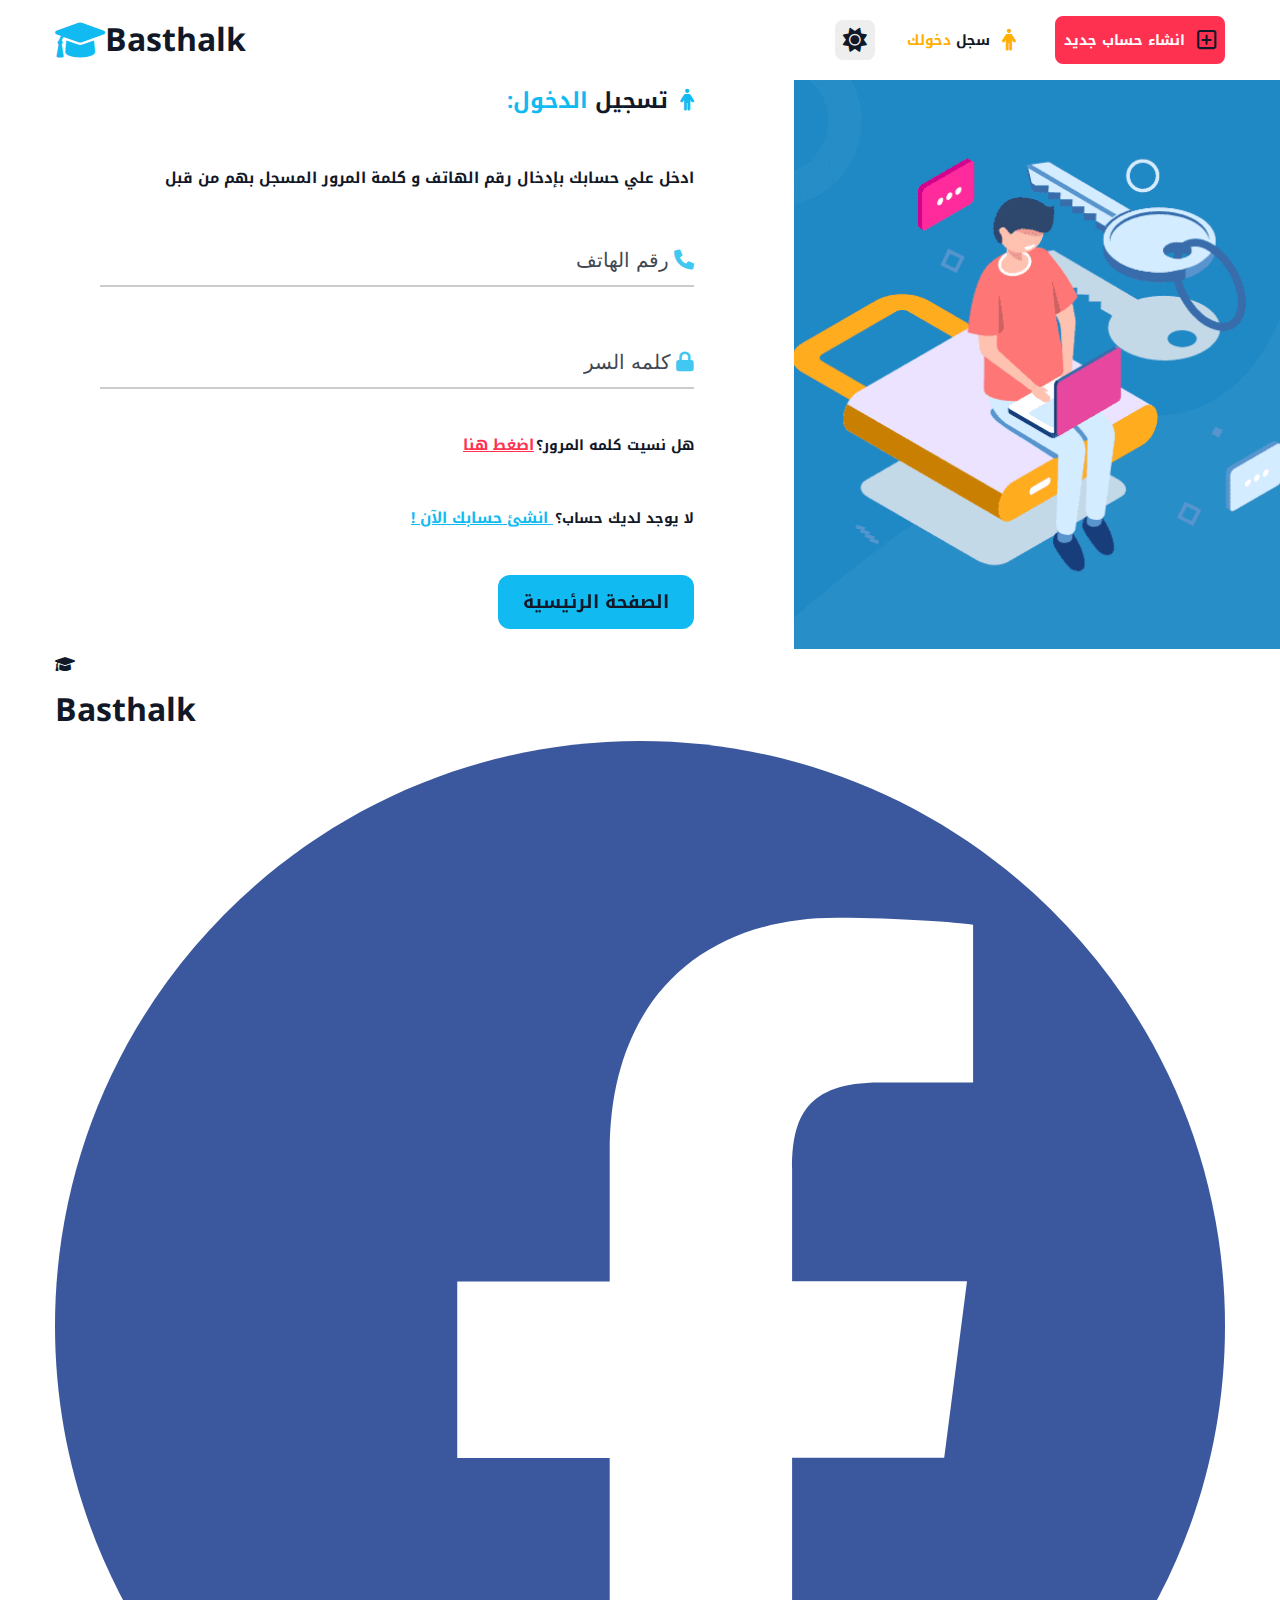
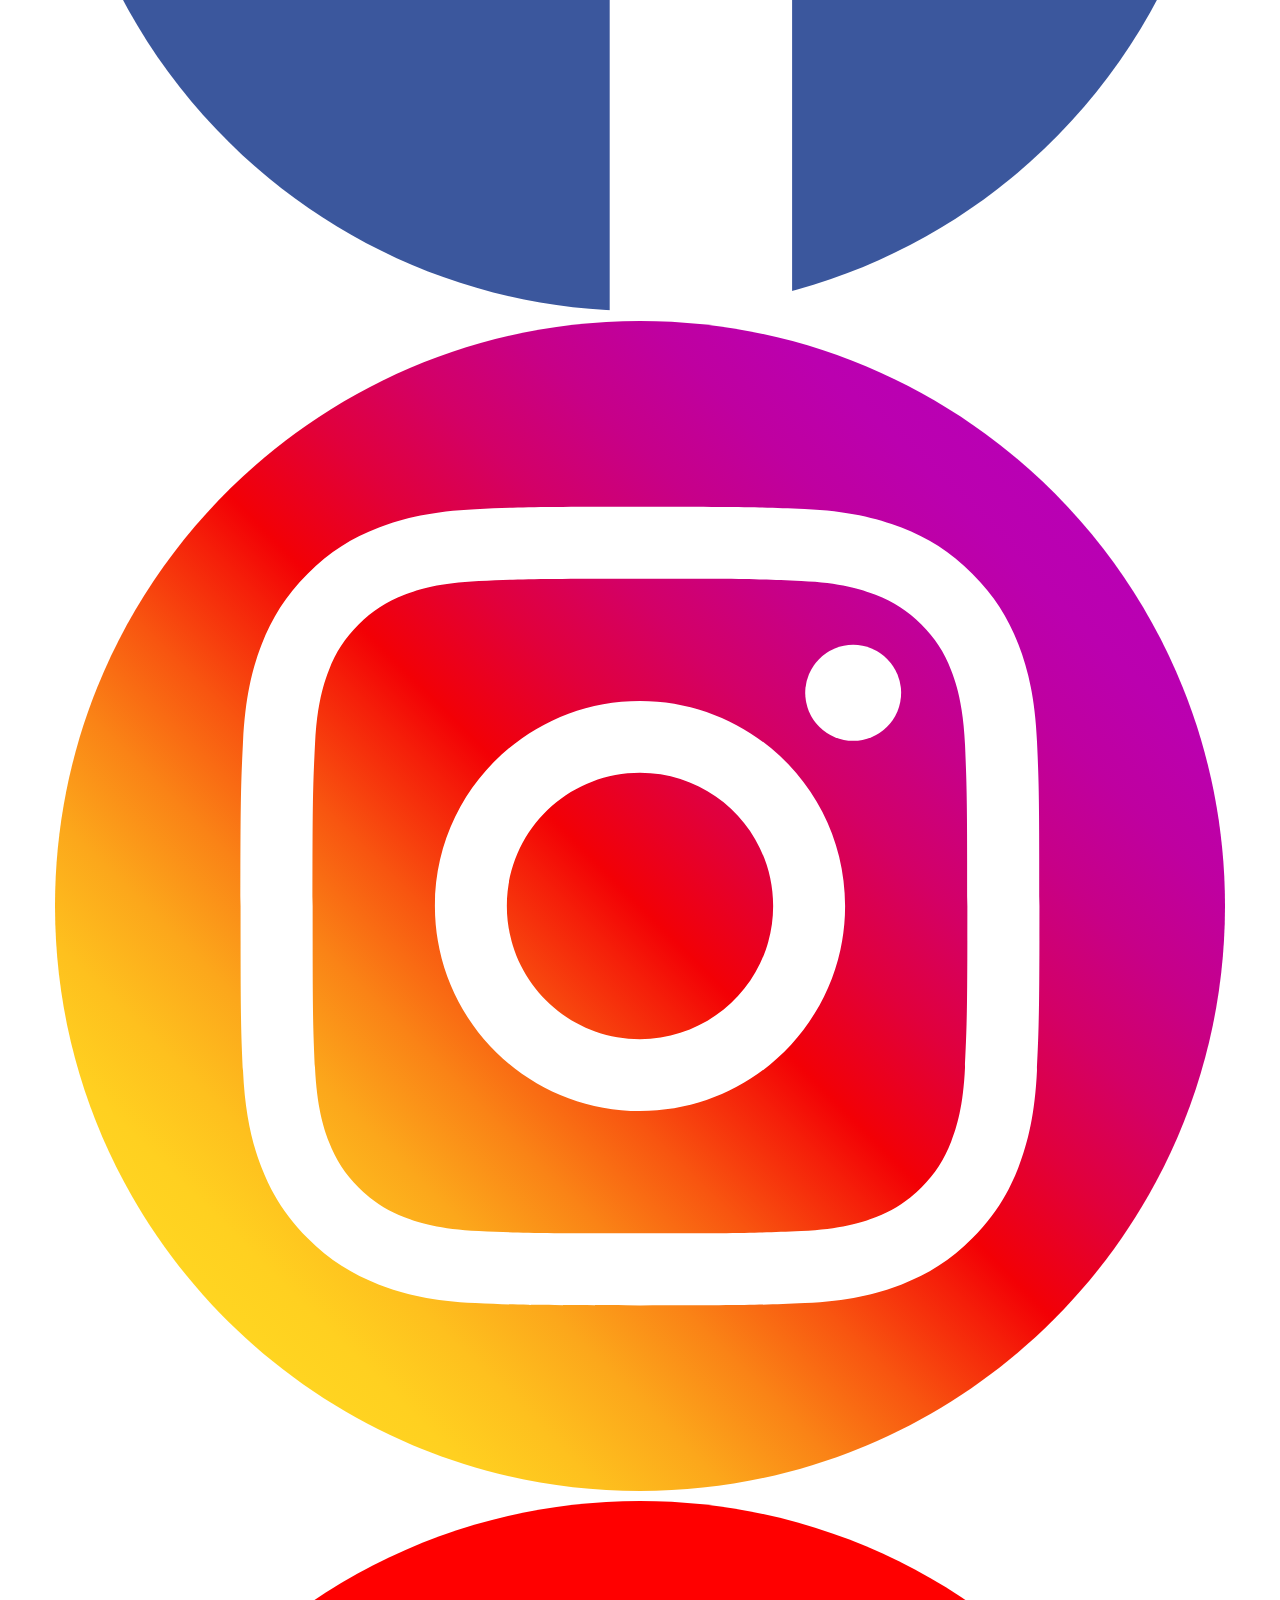
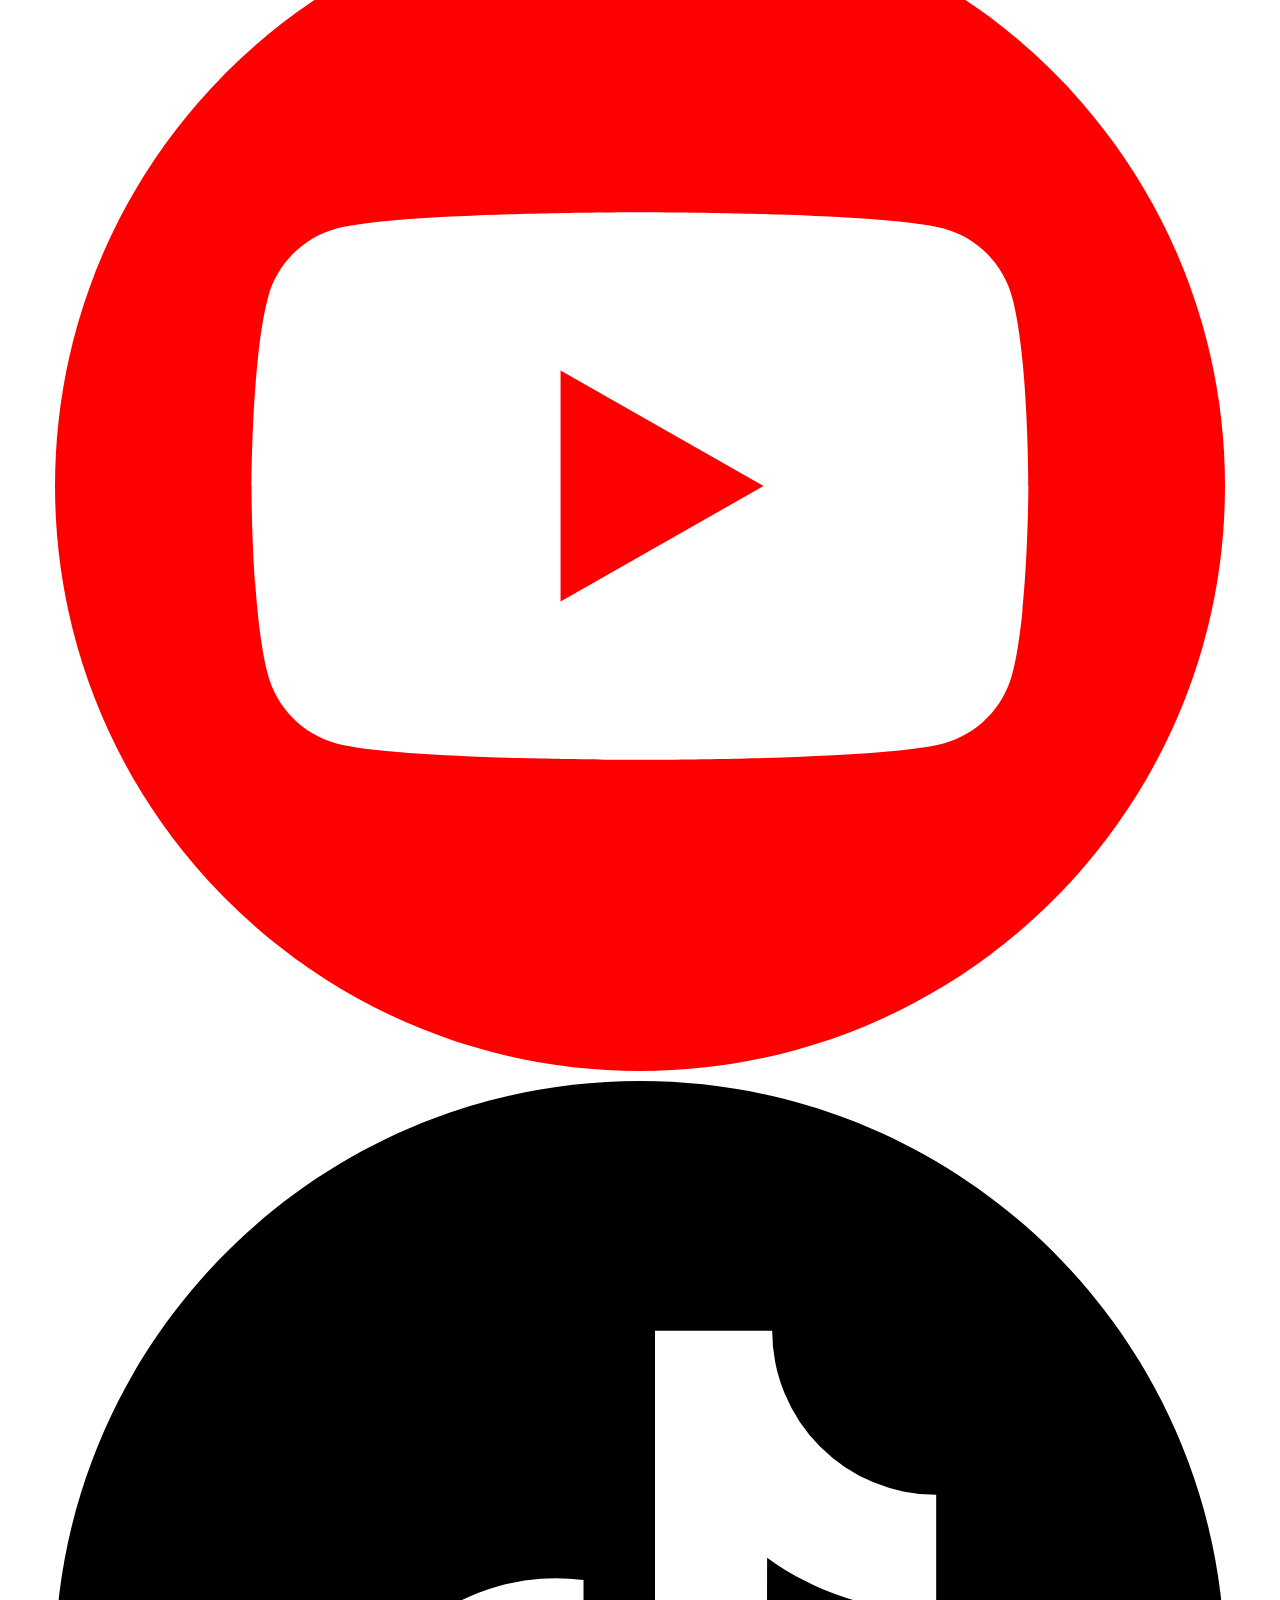
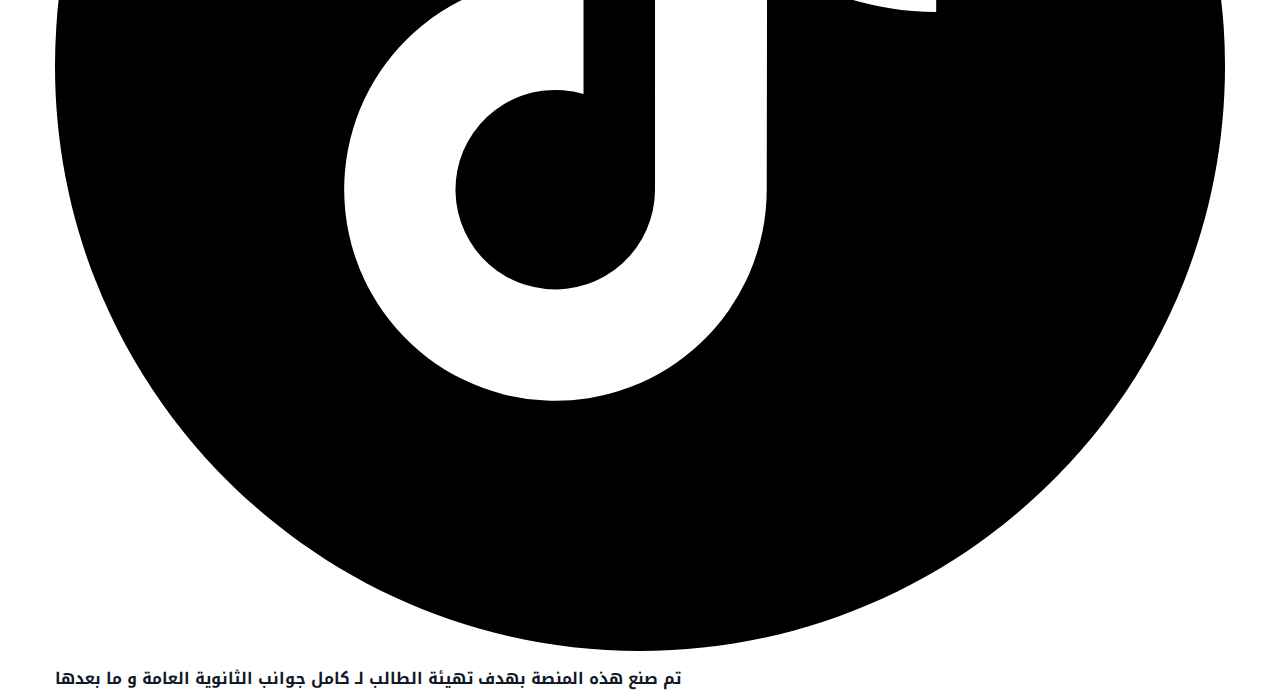
==== sign-in.html @ b861a2e4 "Update sign-in.html" ====
<!DOCTYPE html>
<html lang="en">
  <head>
    <meta charset="UTF-8" />
    <meta name="viewport" content="width=device-width, initial-scale=1.0" />
    <meta http-equiv="Cache-Control" content="max-age=31536000, immutable" />
    
    <!-- Preconnect to Google Fonts -->
    <link rel="preconnect" href="https://fonts.googleapis.com" />
    <link rel="preconnect" href="https://fonts.gstatic.com" crossorigin />
    
    <!-- Preload Critical Fonts -->
    <link
      rel="preload"
      href="https://fonts.googleapis.com/css2?family=Arima:wght@100..700&family=Noto+Kufi+Arabic:wght@100..900&family=Viga&display=swap"
      as="style"
      onload="this.rel='stylesheet'"
    />
    
    <!-- Favicon -->
    <link
      rel="icon"
      href="assets/img/Basthalk_icon_tiny_image (1).webp"
      type="image/webp"
    />
    
    <!-- Preload Main CSS -->
    <link rel="preload" href="assets/css/all.min.css" as="style" />
    <link rel="stylesheet" href="assets/css/all.min.css" />
    <link rel="stylesheet" href="assets/css/header.css" />
    <link rel="stylesheet" href="assets/css/style.css" />
    
    <!-- Lazy Load Sign-In CSS -->
    <link rel="stylesheet" href="assets/css/sign-in-up.css" media="print" onload="this.media='all'" />
    
    <!-- Preload LCP Element (e.g., Hero Image or Logo) -->
    <link rel="preload" href="assets/img/hero-banner.webp" as="image" />

    <title>Basthalk - Sign In</title>
  </head>

  <body>
    <!-- Start Header -->
    <header>
      <div class="scroll-progress" id="scroll-progress"></div>
      <div class="container" id="nasv-container">
        <a href="index.html">
          <div class="navbar-logo">
            <i class="fa-solid fa-graduation-cap"></i>
            <h1 class="hidden">Basthalk</h1>
          </div>
        </a>

        <section class="Section__right">
          <div id="toggle-btn" class="fas fa-sun theme-switch__checkbox"></div>
          <div id="user-btn" class="fas fa-user user-btn">
            <div class="sign-form">
              <a href="sign-in.html">
                <button href="#" class="sign-in-active">
                  <span>سجل <span class="">دخولك</span></span>
                  <i class="fa-solid fa-person"></i>
                </button>
              </a>
              <a href="sign-up.html">
                <button class="sign-up-active">
                  <span>انشاء حساب جديد</span>
                  <i class="fa-regular fa-square-plus"></i>
                </button>
              </a>
            </div>
          </div>
          <div class="navbar__signin">
            <a href="sign-in.html">
              <button href="#" class="navbar__signin-btn">
                <span
                  >سجل
                  <span class="navbar__signin-btn-colored">دخولك</span></span
                >
                <i class="fa-solid fa-person"></i>
              </button>
            </a>
            <a href="sign-up.html">
              <button class="navbar__signup-btn">
                <span>انشاء حساب جديد</span>
                <i class="fa-regular fa-square-plus"></i>
              </button>
            </a>
          </div>
        </section>
      </div>
    </header>
    <main>
      <div class="main-container">
        <div class="Sign-Left">
          <h2 class="title">
            <i class="fa-solid fa-person"></i> تسجيل <span>الدخول:</span>
          </h2>
          <p>
            ادخل علي حسابك بإدخال رقم الهاتف و كلمة المرور المسجل بهم من قبل
          </p>
          <form action="/submit-form" method="POST">
            <div class="input-container">
              <div class="inputs-form phone-number">
                <input type="text" id="phone" name="phone" required />
                <div class="input-details">
                  <i class="fa-solid fa-phone"></i>
                  <label for="phone">رقم الهاتف</label>
                </div>
              </div>
              <div class="inputs-form phone-number">
                <input
                  class="inputPassword"
                  type="password"
                  id="password-sign-in"
                  name="password-sign-in"
                  required
                />
                <i
                  class="fa-solid fa-eye-slash password-icon"
                  id="password_hidden"
                ></i>
                <div class="input-details">
                  <i class="fa-solid fa-lock"></i>
                  <label for="password">كلمه السر</label>
                </div>
              </div>
            </div>
          </form>
          <p class="password-forget">
            هل نسيت كلمه المرور؟<a href="#">اضغط هنا</a>
          </p>
          <p class="password-account">
            لا يوجد لديك حساب؟<a href="sign-up.html"> انشئ حسابك الآن !</a>
          </p>
          <a href="index.html">
            <button class="Landing-btn-book return">الصفحة الرئيسية</button>
          </a>
        </div>
        <section>
          <div class="Sign-Right"></div>
        </section>
      </div>
    </main>
    <footer>
      <div class="container">
        <div class="footer-logo">
          <i class="fa-solid fa-graduation-cap"></i>
          <h1 class="">Basthalk</h1>
        </div>
        <div class="links-social">
          <a
            href="https://www.facebook.com/"
            target="_blank"
            aria-label="فيسبوك"
          >
            <img
              src="assets/img/3225194_app_facebook_logo_media_popular_icon.svg"
              alt="فيسبوك"
              loading="lazy"
            />
          </a>
          <a
            href="https://www.instagram.com/"
            target="_blank"
            aria-label="انستجرام"
          >
            <img
              src="assets/img/3225191_app_instagram_logo_media_popular_icon.svg"
              alt="انستجرام"
              loading="lazy"
            />
          </a>
          <a
            href="https://www.youtube.com/"
            target="_blank"
            aria-label="يوتيوب"
          >
            <img
              src="assets/img/3225180_app_logo_media_popular_social_icon.svg"
              alt="يوتيوب"
              loading="lazy"
            />
          </a>
          <a
            href="https://www.tiktok.com/ar/"
            target="_blank"
            aria-label="تيك توك"
          >
            <img
              src="assets/img/7693325_tiktok_social media_logo_apps_icon.svg"
              alt="تيك توك"
              loading="lazy"
            />
          </a>
        </div>
        <p>
          تم صنع هذه المنصة بهدف تهيئة الطالب لـ كامل جوانب الثانوية العامة و ما
          بعدها
        </p>
      </div>
    </footer>
    <script src="assets/js/script.js" defer></script>
    <script src="assets/js/sign-in-up.js" defer></script>
  </body>
</html>
---- assets/css/header.css ----
/* Header styling */
header {
  width: 100%;
  height: 80px;
  position: sticky;
  top: 0;
  background-color: var(--body-color);
  z-index: 3000;
  border-bottom: 3px solid transparent;
  transition: var(--main-transition), border-bottom 0.3s ease-in-out;
}
.removeBorder {
  border-bottom: 3px solid #f8e2b1;
}
header .sign-form {
  display: flex;
  flex-direction: column;
  position: absolute;
  top: calc(100% + 20px);
  width: 270px;
  right: 0px;
  gap: 10px;
  border-radius: 0.5rem;
  padding: 1rem;
  background-color: var(--body-color);
  transform: scale(0);
  transform-origin: top right;
  transition: transform 0.3s ease-in-out;
  z-index: 2000;
  box-shadow: -5px -5px 8px rgba(8, 12, 20, 0.25),
    5px 5px 8px rgba(70, 81, 101, 0.25);
}
.sign-in-active,
.sign-up-active {
  display: flex;
  justify-content: flex-end;
  align-items: center;
  font-size: 15px;
  padding: 5px;
  width: 100%;
  color: var(--tags-color);
  border-radius: 0.5rem;
  transition: var(--main-transition), var(--secoundery-transition);
}
.sign-in-active span,
.sign-up-active span {
  color: white;
}
.sign-in-active:hover,
.sign-up-active:hover {
  background-color: transparent;
}
.sign-in-active:active,
.sign-up-active:active {
  background-color: transparent;
}
.sign-in-active:hover i,
.sign-in-active:hover span {
  color: var(--secoundery-color);
}
.sign-up-active:hover i,
.sign-up-active:hover span {
  color: var(--danger--color);
}
.sign-in-active:active i,
.sign-in-active:active span {
  color: var(--secoundery-color);
}
.sign-up-active:active i,
.sign-up-active:active span {
  color: var(--danger--color);
}

.sign-in-active {
  border: 2px solid var(--secoundery-color);
  background-color: var(--secoundery-color);
}
.sign-up-active {
  border: 2px solid var(--danger--color);
  background-color: var(--danger--color);
}
.sign-in-active i,
.sign-up-active i {
  display: flex;
  align-items: center;
  font-size: 22px;
  margin-left: 0.75rem;
}
header .sign-form.active {
  transform: scale(1);
}
/* Styling for the scroll progress bar */
.scroll-progress {
  z-index: 1500;
  width: 0;
  background-color: var(--secoundery-color);
  height: 3px;
  position: absolute;
  bottom: -3px;
  left: 0;
  transition: width 0.1s ease-in-out;
}

header .container {
  height: 80px;
  display: flex;
  justify-content: space-between;
  align-items: center;
}

/* Left section in the layout */
.Section__right {
  height: 2.5rem;
  display: flex;
  justify-content: center;
  align-items: center;
}
.Section__right #toggle-btn,
.Section__right #user-btn {
  display: flex;
  justify-content: center;
  align-items: center;
  font-size: 1.5rem;
  color: var(--tags-color);
  background-color: var(--light-bg);
  border-radius: 0.5rem;
  height: 2.5rem;
  width: 2.5rem;
  cursor: pointer;
  text-align: center;
}
.Section__right #toggle-btn {
  margin-right: 1rem;
}
.Section__right #user-btn {
  display: none;
}
/* Navbar section */
.navbar-logo {
  cursor: pointer;
  display: flex;
  justify-content: center;
  align-items: center;
}
.navbar-logo i {
  color: var(--primary-color);
  font-size: 40px;
}

.navbar__signin {
  height: 3rem;
  display: flex;
  gap: 1.5rem;
  align-items: center;
  justify-content: center;
}

/* Sign-in button styling */
.navbar__signin-btn,
.navbar__signup-btn {
  position: relative;
  display: flex;
  justify-content: center;
  align-items: center;
  height: 100%;
  color: var(--tags-color);
  border-radius: 0.5rem;
  transition: var(--main-transition), var(--secoundery-transition),
    box-shadow 0.3s ease-in-out, transform 0.3s ease-in-out,
    border 0.3s ease-in-out;
  z-index: 1000;
}
.navbar__signin-btn:hover {
  transform: scale(1.02);
  box-shadow: rgba(50, 50, 93, 0.25) 0px 6px 12px -2px,
    rgba(0, 0, 0, 0.3) 0px 3px 7px -3px;
}
.navbar__signin-btn:active {
  transform: scale(1.02);
  box-shadow: rgba(50, 50, 93, 0.25) 0px 6px 12px -2px,
    rgba(0, 0, 0, 0.3) 0px 3px 7px -3px;
}
.navbar__signin-btn span,
.navbar__signup-btn span {
  font-size: 14px;
}
.navbar__signup-btn span {
  color: white;
  transition: var(--secoundery-transition);
}
.navbar__signup-btn:hover span {
  color: var(--danger--color);
}
.navbar__signup-btn:active span {
  color: var(--danger--color);
}
.navbar__signin-btn {
  border: 2px solid transparent;
  height: 2.5rem;
  width: 140px;
  background-color: transparent;
}
.active-btn:hover {
  border: 2px solid var(--secoundery-color);
}
.active-btn:active {
  border: 2px solid var(--secoundery-color);
}
.navbar__signin-btn-colored {
  color: var(--secoundery-color);
}
.navbar__signup-btn {
  height: 3rem;
  border: 2px solid var(--danger--color);
  width: 170px;
  background-color: var(--danger--color);
}

/* Icon transition for sign-in button */
.navbar__signin-btn i,
.navbar__signup-btn i {
  height: 3.5rem;
  display: flex;
  align-items: center;
  font-size: 22px;
  margin-left: 0.75rem;
}
.navbar__signin-btn i {
  color: var(--secoundery-color);
}
.navbar__signup-btn i {
  color: #111827;
  transition: var(--secoundery-transition);
}

.navbar__signup-btn:hover {
  background-color: transparent;
  color: var(--danger--color);
}
.navbar__signup-btn:hover i {
  color: var(--danger--color);
}

.navbar__signup-btn:active {
  background-color: transparent;
  color: var(--danger--color);
}
.navbar__signup-btn:active i {
  color: var(--danger--color);
}
@media (max-width: 768px) {
  header .container {
    gap: 0;
  }
  .container {
    padding-left: 10px !important;
    padding-right: 10px !important;
  }

  .navbar-logo {
    gap: 5px;
  }

  .hidden {
    display: none;
  }
  .navbar__signin {
    gap: 0;
  }
  .Section__right #toggle-btn {
    margin-right: 0.5rem;
  }
}

/* LANDING SECTION */

.Landing-page .container {
  display: flex;
  justify-content: space-between;
  align-items: center;
}
.Landing-page_right {
  width: 45%;
  position: relative;
  z-index: 6;
  height: 100%;
  flex-direction: column;
  display: flex;
  justify-content: center;
  align-items: end;
  text-align: right;
  font-weight: bold;
}
.Landing-page_right h2 {
  font-size: 4rem;
  font-weight: 700;
  letter-spacing: -2px;
}
.line-between {
  width: 250px;
  margin: 20px 0;
  background-color: var(--primary-color);
  height: 4px;
}
.Landing-page_right h2 span {
  color: var(--primary-color);
}
.Landing-page_right p {
  opacity: 1;
  line-height: 1.7;
  max-width: 500px;
  font-size: 1.25rem;
}

.Landing-page_left {
  width: 55%;
}
.Landing-page_left img {
  width: 100%;
  object-fit: cover;
  max-width: 100%;
}
.Landing-page_right .Landing-btns {
  display: flex;
  align-items: center;
  gap: 0.5rem;
  margin-top: 1rem;
}
.Landing-page .Landing-btns button {
  border: none;
  font-size: 1.125rem;
  padding: 10px 25px;
  border-radius: 0.75rem;
  cursor: pointer;
}
.Landing-page .Landing-btns .Landing-btn-book {
  border: 2px solid var(--primary-color);
  background-color: var(--primary-color);
  color: #111827;
  transform: perspective(1px) translateZ(0);
  transition-duration: 0.3s;
  transition-property: transform;
}
.Landing-page .Landing-btns .Landing-btn-book:hover {
  transform: scale(1.15);
}
.Landing-page .Landing-btns .Landing-btn-book:active {
  transform: scale(1.15);
}
.Landing-page .Landing-btns .Landing-btn-book span {
  color: white;
}

.Landing-page .Landing-btns .Landing-btn-enroll {
  border: 2px solid var(--danger--color);
  background-color: var(--danger--color);
  transition: var(--main-transition), var(--secoundery-transition);
  color: white;
}
.Landing-page .Landing-btns .Landing-btn-enroll:hover {
  background-color: transparent;
  color: var(--danger--color);
}
.Landing-page .Landing-btns .Landing-btn-enroll:active {
  background-color: transparent;
  color: var(--danger--color);
}
.Landing-btns .line-btween {
  height: 2px;
  margin: 10px;
  width: 50px;
  background-color: var(--tags-color);
  transition: var(--main-transition);
}
@media (max-width: 1222px) {
  .Landing-page {
    height: auto;
  }
   .Landing-page .container {
    padding: 50px 0 0;
  }
  .Landing-page_right h2 {
    font-size: 3.25rem;
  }
  .Landing-page_right p {
    font-size: 1.125rem;
  }
  .Landing-page .Landing-btns button {
    font-size: 0.875rem;
    padding: 8px 20px;
  }
}
@media (max-width: 992px) {
  .Landing-page {
    height: auto;
  }
  .Landing-page .container {
    padding-top: var(--section-inner-space);
  }
  .Landing-page_left {
    width: 100%;
  }

  .Landing-page_right {
    width: 100%;
  }
  .Landing-page_right {
    align-items: center;
    text-align: center;
    gap: 20px;
  }
  .Landing-page .container {
    padding-top: 50px;
    gap: 50px;
    flex-direction: column-reverse;
  }
  .Landing-page_right .Landing-btns {
    width: 100%;
    flex-direction: column;
  }
}

@media (max-width: 768px) {
  .Landing-page_right h2 {
    font-size: 3.5rem;
  }
  .Landing-page_right p {
    font-size: 1rem;
  }
  .Landing-page .Landing-btns button {
    font-size: 1.125rem;
    padding: 10px 25px;
  }

  .navbar__signin-btn,
  .navbar__signup-btn {
    display: none;
  }
  .Section__right #user-btn {
    display: flex;
    position: relative;
  }
}

@media (max-width: 576px) {
  .Landing-page {
    height: calc(100vh - 130px);
  }
  .Landing-page_right {
    justify-content: flex-start;
  }
  .Landing-page_right h2 {
    font-size: clamp(1rem, 11.5vw, 3rem);
    max-width: 100%;
  }
  .Landing-page .container {
    gap: 0px;
    padding: 50px 0 0;
  }
  .Landing-page_left {
    display: none;
  }
}
---- assets/css/style.css ----
/* Global Styles */
* {
  box-sizing: border-box;
  padding: 0;
  margin: 0;
  text-decoration: none;
  list-style: none;
  -webkit-tap-highlight-color: transparent;
  outline: none;
}
@font-face {
  font-family: "Noto Kufi Arabic";
  src: url("path-to-your-font.woff2") format("woff2");
  font-display: swap;
}
html {
  visibility: hidden;
  scroll-behavior: smooth;
}

html.darkmode,
html:not(.darkmode) {
  visibility: visible;
}

body {
  -webkit-font-smoothing: antialiased;
  -moz-osx-font-smoothing: grayscale;
  background-color: var(--body-color);
  overflow-x: hidden;
  transition: var(--main-transition);
  font-family: "Noto Kufi Arabic", sans-serif;
  font-weight: bold;
}

a,
i,
p,
h1,
h2,
h3 {
  color: var(--tags-color);
  transition: var(--secoundery-transition);
}

p {
  line-height: 2.2;
  opacity: 0.8;
}

button {
  font-family: "Noto Kufi Arabic", sans-serif;
  font-weight: bold;
  cursor: pointer;
  outline: none;
}

input:-webkit-autofill,
input:-webkit-autofill:active,
input:-webkit-autofill:focus,
input:-webkit-autofill:hover {
  -webkit-box-shadow: inset 0 0 0 30px var(--input-selection-background) !important;
  -webkit-text-fill-color: var(--tags-color) !important;
  border: none;
}

/* Root Variables */
:root {
  --light-bg: #eee;
  --section-outer-space: 100px;
  --section-inner-space: 100px;
  --body-color: #fff;
  --primary-color: rgb(17 186 240);
  --section-color: white;
  --input-selection-background: rgb(232, 240, 254);
  --tags-color: #111827;
  --boxSizing-color: inset 6px 6px 10px 0 rgba(0, 0, 0, 0.1),
    inset -6px -6px 10px 0 rgba(217, 217, 217, 0.6);
  --danger--color: #ff3150;
  --secoundery-color: #ffb003;
  --third-color: #39b385;
  --main-transition: background-color 0.3s ease-in-out;
  --secoundery-transition: color 0.3s ease-in-out;
}

.darkmode {
  --input-selection-background: rgba(23, 26, 32, 0.8);
  --light-bg: #101724;
  --tags-color: white;
  --body-color: #080c14;
  --boxSizing-color: inset 0 0 10px rgba(0, 0, 0, 0.5);
}

/* Container */
.container {
  padding: 0 15px;
  margin-left: auto;
  margin-right: auto;
}

@media (min-width: 768px) {
  .container {
    width: 750px;
  }
}

@media (min-width: 992px) {
  .container {
    width: 970px;
  }
}

@media (min-width: 1222px) {
  .container {
    width: 1200px;
  }
}

/* Section Title */
.Section-title {
  display: flex;
  justify-content: center;
  transition: var(--main-transition);
  margin: var(--section-outer-space) auto;
  width: 100%;
}

.Section-title h1 {
  position: relative;
  text-align: center;
  padding: 10px 0;
  font-size: 45px;
}

.Section-title h1::before {
  content: "";
  position: absolute;
  height: 3px;
  background-color: var(--primary-color);
  width: 50%;
  bottom: 0;
  left: 50%;
  transform: translateX(-50%);
}

.Section-title span {
  color: var(--primary-color);
}

.section-line {
  width: 400px;
}

@media (max-width: 476px) {
  .Section-title {
    margin: 50px 0;
  }

  .Section-title h1 {
    font-size: 30px;
  }

  .section-line {
    width: 250px;
  }
}
---- assets/css/sign-in-up.css ----
.main-container {
  display: flex;
  justify-content: space-between;
  width: 100%;
  height: 100%;
}

p {
  opacity: 1 !important;
}

.main-container section {
  position: relative;
  width: 45%;
  overflow: hidden;
}

.Sign-Right {
  position: absolute;
  object-fit: cover;
  background-image: url("../img/vectorLogin.png");
  background-size: cover;
  background-position: center;
  height: 100%;
  width: 100%;
  right: 0;
  top: 0;
  z-index: -1;
}

.Sign-Left {
  direction: rtl;
  width: 55%;
  margin: 0 var(--section-outer-space);
}

.Sign-Left .title {
  margin-bottom: 30px;
  font-size: 22px;
}

.Sign-Left p {
  font-size: 15px;
  margin: 40px 0px;
}

.Sign-Left .title i {
  margin-left: 5px;
  color: var(--primary-color);
}

.Sign-Left .title span {
  color: var(--primary-color);
}

.Sign-Left .password-forget,
.Sign-Left .password-account {
  font-size: 14px;
}

.Sign-Left .password-forget a,
.password-account a {
  opacity: 1;
  margin-right: 2px;
}

.Sign-Left .password-forget a:hover,
.password-account a:hover {
  text-decoration: none;
}

.Sign-Left .password-forget a:active,
.password-account a:hover {
  text-decoration: none;
}

.Sign-Left .password-forget a,
.password-account a {
  font-size: 15px;
  text-decoration: underline;
  color: var(--danger--color);
}

.Sign-Left .password-account a {
  color: var(--primary-color);
}

.unshowPassword {
  visibility: hidden;
}

.password-icon {
  cursor: pointer;
  display: flex;
  justify-content: center;
  align-items: center;
  height: 100%;
  position: absolute;
  top: 50%;
  transform: translateY(-50%);
  left: 0;
}
@font-face {
  font-family: "Segoe UI";
  src: url('/path-to-font/SegoeUI.woff2') format('woff2'),
       url('/path-to-font/SegoeUI.woff') format('woff');
  font-display: swap;
}
.input-container {
  font-weight: 500;
  font-family: "Segoe UI", Tahoma, Geneva, Verdana, sans-serif;
  display: flex;
  flex-direction: column;
  gap: 50px;
}

.inputs-form {
  position: relative;
  width: 100%;
  border-bottom: 2px solid #ccc;
  transition: opacity 0.3s ease-in-out, border-bottom 0.3s ease-in-out;
}

.Sign-Left.up .inputs-form.inputs-formActive {
  border-bottom: 2px solid var(--primary-color);
}

.Sign-Left .inputs-form.inputs-formActive {
  border-bottom: 2px solid var(--primary-color);
}

.inputs-form input {
  height: 50px;
  border: none;
  width: 95%;
  color: var(--tags-color);
  outline: none;
  background-color: transparent;
  font-size: 20px;
  padding-right: 3px;
  z-index: 1;
}

.input-details {
  position: absolute;
  opacity: 0.8;
  top: 50%;
  transform: translateY(-50%);
  transition: top 0.2s ease-in-out, font-size 0.2s ease-in-out,
    var(--secoundery-transition), opacity 0.2s ease-in-out;
  display: flex;
  color: var(--tags-color);
  z-index: -1;
  align-items: center;
  gap: 5px;
  font-size: 20px;
}

.activeinput {
  opacity: 1;
  top: -10px;
  font-size: 17px;
}

.Sign-Left.up .activeinput {
  color: var(--primary-color);
}

.Sign-Left .activeinput {
  color: var(--primary-color);
}

.Sign-Left.up .inputs-form i {
  color: var(--primary-color);
}

.Sign-Left .inputs-form i {
  color: var(--primary-color);
}

/* Start Sign up */
.Sign-Left.up .title i {
  color: var(--primary-color);
}

.Sign-Left.up .title span {
  color: var(--primary-color);
}

.Sign-Left.up .input-container {
  display: grid;
  grid-template-columns: 1fr 1fr;
  grid-gap: 40px 20px;
}

.Sign-Left .Landing-btn-book {
  border: 2px solid var(--primary-color);
  background-color: var(--primary-color);
  color: #111827;
  transform: perspective(1px) translateZ(0);
  transition-duration: 0.3s;
  transition-property: transform;
  border: none;
  font-size: 1.125rem;
  padding: 10px 25px;
  border-radius: 0.75rem;
  cursor: pointer;
  margin-bottom: 20px;
}

.Sign-Left .Landing-btn-book:hover {
  transform: scale(1.15);
}

.Sign-Left .Landing-btn-book:active {
  transform: scale(1.15);
}

/* Dropdown container */
.dropdown-container {
  grid-column: 1 / span 2;
  position: relative;
  width: 100%; /* Adjust based on your layout */
  cursor: pointer;
  color: white;
}

/* Selected item display */
.dropdown-selected {
  font-weight: 500;
  font-family: "Segoe UI", Tahoma, Geneva, Verdana, sans-serif;
  background-color: var(--light-bg);
  color: var(--tags-color);
  border: none;
  padding: 10px;
  height: 45px;
  border-radius: 5px;
  font-size: 19px;
  display: flex;
  align-items: center;
  justify-content: space-between;
  z-index: 2;
  transition: var(--main-transition), var(--secoundery-transition);
}

/* Arrow icon */
.dropdown-arrow {
  height: 16px;
  width: 25px;
  border-right: 2px solid #eee;
  fill: var(--tags-color);
  transform: rotate(90deg);
  transition: transform 0.3s ease, var(--secoundery-transition);
}

/* Dropdown options container */
.dropdown-options {
  position: absolute;
  top: 110%;
  left: 0;
  width: 100%;
  background-color: var(--body-color);
  transition: var(--main-transition), var(--secoundery-transition);
  border: 0.5px solid #ccc;
  border-radius: 5px;
  display: none;
  flex-direction: column;
  z-index: 10;
}

.dropdown-options.two {
  height: 250px;
  overflow-y: auto;
}

/* Show options when active */
.dropdown-options-show {
  display: flex;
  opacity: 1;
  transform: translateY(0);
}

/* Rotate arrow when active */
.dropdown-arrow-rotate {
  transform: rotate(0deg);
}

/* Individual option styling */
.dropdown-option {
  padding: 10px;
  font-size: 19px;
  background-color: var(--body-color);
  color: var(--tags-color);
  border-radius: 5px;
  transition: var(--main-transition), var(--secoundery-transition);
}

/* Hide radio inputs */
.dropdown-options input[type="radio"] {
  display: none;
}

/* Labels for each option */
.dropdown-option-label {
  display: block;
  padding: 10px;
  font-size: 19px;
  background-color: var(--body-color);
  color: var(--tags-color);
  border-radius: 5px;
  transition: var(--main-transition);
  cursor: pointer;
}

.dropdown-option-label:hover {
  background-color: var(--light-bg);
}

.dropdown-option-label:active {
  background-color: var(--light-bg);
}

.dropdown-option-label::before {
  content: attr(data-txt);
}

/* Bold text for selected option */
.dropdown-options input[type="radio"]:checked + .dropdown-option-label {
  font-weight: bold;
}

.sign-in-join {
  margin-right: 2px;
  font-size: 15px;
  color: var(--primary-color);
  text-decoration: underline;
}

.sign-in-join:hover {
  text-decoration: none;
}

@media (max-width: 992px) {
  .main-container {
    flex-direction: column;
    justify-content: center;
    align-items: center;
    padding: 0 50px;
  }

  .Sign-Right {
    display: none;
  }

  .Sign-Left {
    width: 100%;
  }

  .Sign-Left.up .input-container {
    grid-template-columns: 1fr;
  }

  .dropdown-container {
    grid-column: 1 / span 1;
  }
}

@media (max-width: 576px) {
  .Sign-Left .password-forget,
  .Sign-Left .password-account {
    font-size: 12px;
  }

  .Sign-Left .password-forget a,
  .password-account a {
    font-size: 13px;
  }

  .sign-in-join {
    font-size: 13px;
  }

  .Sign-Left p {
    font-size: 12px;
  }

  .Sign-Left.up .input-container {
    grid-template-columns: 1fr;
  }

  .main-container {
    padding: 0 30px;
  }

  .Sign-Left .Landing-btn-book {
    font-size: 0.875rem;
    padding: 8px 20px;
  }
}
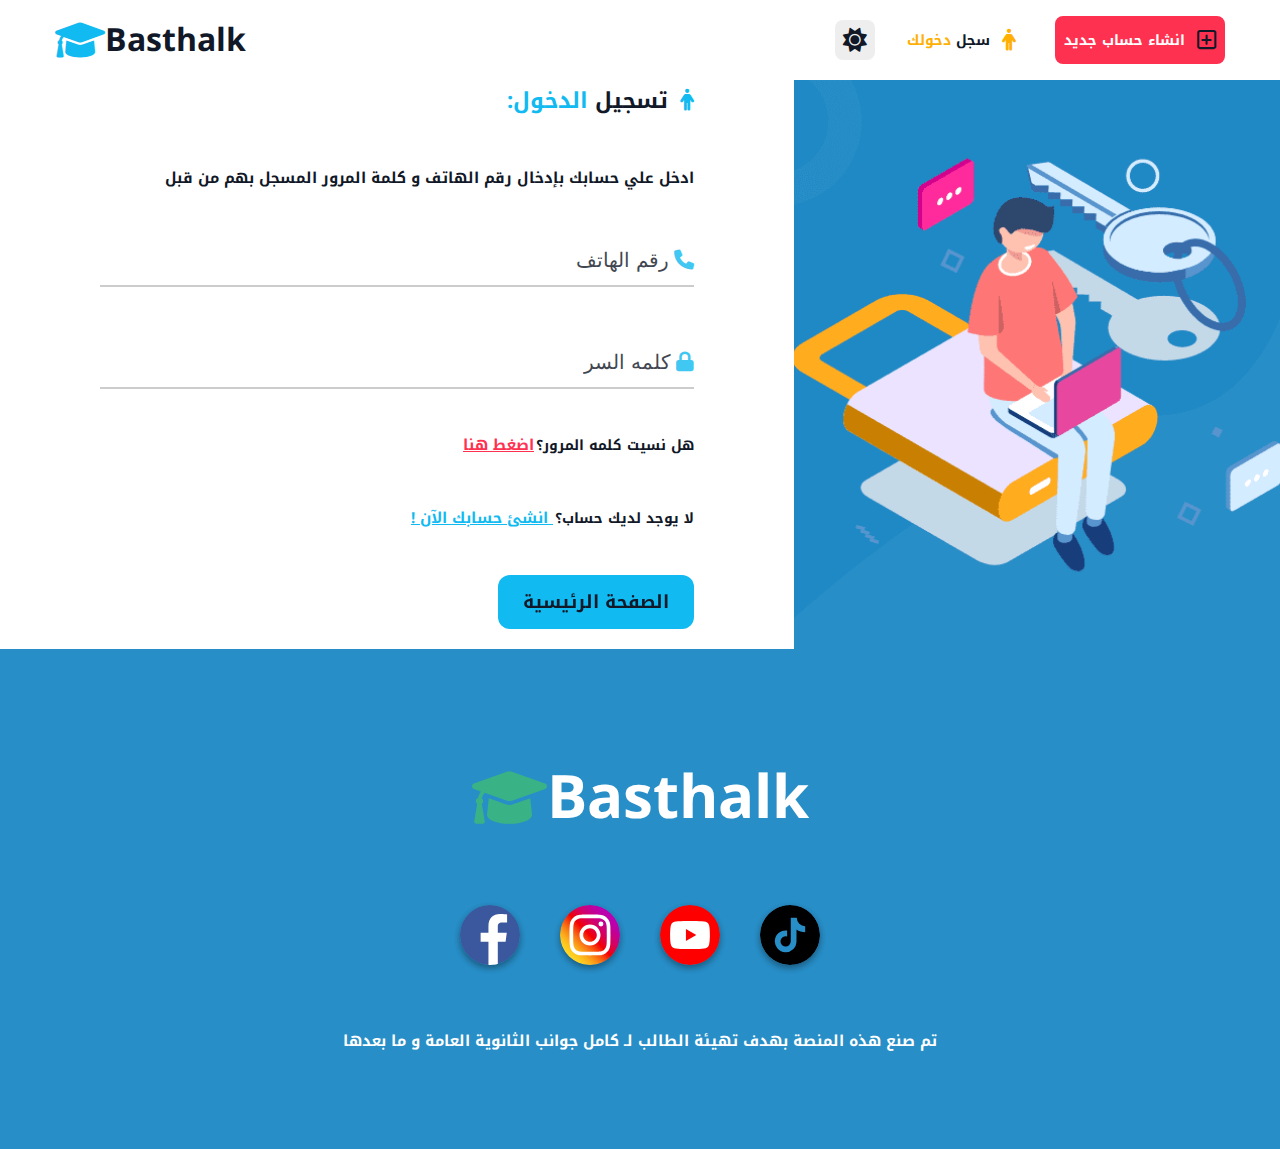
==== commit ff01cfb3: "Update sign-in.html" ====
--- a/sign-in.html
+++ b/sign-in.html
@@ -29,12 +29,10 @@
     <link rel="stylesheet" href="assets/css/all.min.css" />
     <link rel="stylesheet" href="assets/css/header.css" />
     <link rel="stylesheet" href="assets/css/style.css" />
+    <link rel="stylesheet" href="assets/css/main.css" />
     
     <!-- Lazy Load Sign-In CSS -->
     <link rel="stylesheet" href="assets/css/sign-in-up.css" media="print" onload="this.media='all'" />
-    
-    <!-- Preload LCP Element (e.g., Hero Image or Logo) -->
-    <link rel="preload" href="assets/img/hero-banner.webp" as="image" />
 
     <title>Basthalk - Sign In</title>
   </head>
--- a/assets/css/style.css
+++ b/assets/css/style.css
@@ -7,11 +7,6 @@
   list-style: none;
   -webkit-tap-highlight-color: transparent;
   outline: none;
-}
-@font-face {
-  font-family: "Noto Kufi Arabic";
-  src: url("path-to-your-font.woff2") format("woff2");
-  font-display: swap;
 }
 html {
   visibility: hidden;
--- a/assets/css/main.css
+++ b/assets/css/main.css
@@ -0,0 +1,470 @@
+.card {
+  width: 100%;
+  display: flex;
+  align-items: center;
+  outline: none;
+  background: var(--body-color);
+  border-radius: 12px;
+  transition: var(--main-transition);
+}
+@media (max-width: 576px) {
+  .Intro .Section-title {
+    margin: 0px auto 50px;
+  }
+}
+.Intro .card {
+  display: grid;
+  grid-template-columns: repeat(auto-fill, minmax(330px, 1fr));
+  gap: 20px;
+  padding: 30px 10px;
+}
+.Intro .card .card-box {
+  outline: none;
+  text-align: right;
+  height: 100%;
+  padding: 20px;
+  border-radius: 12px;
+  box-shadow: -5px -5px 8px rgba(8, 12, 20, 0.25),
+    5px 5px 8px rgba(70, 81, 101, 0.25);
+}
+.Intro .card .card-box1 {
+  display: flex;
+  justify-content: center;
+  align-items: center;
+  gap: 10px;
+  grid-column: 1 / span 2;
+}
+.Intro .card .card-box1 img {
+  max-width: 100%;
+  width: 120px;
+}
+.Intro .card .card-box1 div {
+  display: flex;
+  flex-direction: column;
+  align-items: end;
+}
+.Intro .card .card-box1 .card-box-btn {
+  display: flex;
+  justify-content: center;
+  align-items: center;
+  font-weight: bold;
+  background-color: var(--danger--color);
+  color: white;
+  border-radius: 0.5rem;
+  font-size: 15px;
+  border: 2px solid var(--danger--color);
+  padding: 0px 9px;
+  transition: var(--secoundery-transition), var(--main-transition);
+}
+.Intro .card .card-box1 .card-box-btn:hover {
+  color: var(--danger--color);
+  background-color: transparent;
+}
+.Intro .card .card-box1 .card-box-btn i {
+  font-size: 18px;
+  color: #111827;
+  transition: var(--secoundery-transition);
+}
+.Intro .card .card-box1 .card-box-btn:hover i {
+  color: var(--danger--color);
+}
+
+.Intro .card .card-box h3 {
+  font-size: 25px;
+  margin: 15px 0;
+}
+
+.Intro .card .card-box1 p {
+  margin: 15px 0;
+}
+
+.Intro .card .card-box i {
+  padding: 10px;
+  font-size: 22px;
+  border-radius: 10px;
+}
+
+.Intro .card .card-box.card-box2 i {
+  background-color: var(--primary-color);
+}
+.Intro .card .card-box.card-box3 i {
+  background-color: var(--secoundery-color);
+}
+.Intro .card .card-box.card-box4 i {
+  background-color: var(--third-color);
+}
+.Intro .card .card-box.card-box5 i {
+  background-color: var(--danger--color);
+}
+
+@media (max-width: 768px) {
+  .Intro .card {
+    grid-template-columns: 1fr;
+  }
+  .Intro .card .card-box {
+    text-align: center;
+  }
+  .Intro .card .card-box1 img {
+    display: none;
+  }
+  .Intro .card .card-box1 {
+    text-align: right;
+    grid-column: 1 / span 1;
+  }
+  .Intro .card .card-box1 .card-box-btn {
+    width: 100%;
+    font-size: 16px;
+  }
+  .Intro .card .card-box1 .card-box-btn i {
+    font-size: 20px;
+  }
+}
+@media (max-width: 476px) {
+  .Intro .card .card-box1 .card-box-btn {
+    font-size: 13px;
+  }
+  .Intro .card .card-box1 .card-box-btn i {
+    font-size: 17px;
+  }
+  .Intro .card .card-box i {
+    font-size: 21px;
+  }
+  .Intro .card .card-box1 h1 {
+    font-size: 19px;
+  }
+  .Intro .card .card-box h3 {
+    font-size: 21px;
+  }
+  .Intro .card .card-box p {
+    font-size: 13px;
+  }
+}
+.slider-content {
+  margin-bottom: var(--section-outer-space);
+}
+
+.slider-content-wrapper {
+  display: grid;
+  gap: 20px;
+  grid-template-columns: repeat(auto-fill, minmax(330px, 1fr));
+}
+.slider-content-wrapper-box {
+  cursor: pointer;
+  max-width: 100%;
+  border-radius: 5px;
+  overflow: hidden;
+  display: none;
+}
+.slider-content-wrapper-box:nth-child(1),
+.slider-content-wrapper-box:nth-child(2),
+.slider-content-wrapper-box:nth-child(3) {
+  display: inline-block;
+}
+.slider-content-wrapper-box:hover .image-content img {
+  transform: scale(1.05);
+  filter: saturate(200%);
+}
+.slider-content-wrapper-box:hover .course-content {
+  transform: translateX(-50%) scale(1.05);
+  box-shadow: rgba(0, 0, 0, 0.25) 0px 6px 12px, rgba(0, 0, 0, 0.35) 0px 6px 12px;
+}
+.slider-content-wrapper-box .course-content {
+  position: relative;
+  width: 90%;
+  top: -50px;
+  left: 50%;
+  transform: translateX(-50%);
+  border-radius: 5px;
+  direction: rtl;
+  padding: 10px 20px;
+  transition: box-shadow 0.3s ease-in-out, var(--main-transition),
+    transform 0.3s ease-in-out;
+  background-color: var(--body-color);
+  box-shadow: rgba(0, 0, 0, 0.16) 0px 3px 6px, rgba(0, 0, 0, 0.23) 0px 3px 6px;
+}
+.slider-content-wrapper-box .course-content h3 {
+  font-size: 15px;
+  text-align: center;
+  padding: 10px 0;
+}
+.slider-content-wrapper-box .course-content > p {
+  direction: rtl;
+  font-size: 13px;
+}
+.line-divid {
+  width: 100%;
+  height: 2px;
+  background-color: var(--third-color);
+  margin: 10px 0px;
+}
+.slider-content-wrapper-box .image-content img {
+  transition: filter 0.3s ease-in-out, transform 0.3s ease-in-out;
+  width: 100%;
+  max-width: 100%;
+  object-fit: cover;
+}
+.slider-content-wrapper-box .course-content-title {
+  display: flex;
+  justify-content: center;
+  flex-direction: column;
+  align-items: center;
+}
+.slider-content-wrapper-box .course-content-title-btns {
+  display: flex;
+  flex-wrap: wrap;
+  justify-content: center;
+  gap: 10px;
+}
+.slider-content-wrapper-box .course-content-title-btns button {
+  width: 120px;
+  border: none;
+  font-size: 12px;
+  padding: 2px 5px;
+  border-radius: 20px;
+}
+.slider-content-wrapper-box .course-content-title-btns button:nth-child(1) {
+  border: 2px solid var(--third-color);
+  background-color: transparent;
+  color: var(--tags-color);
+  transition: var(--main-transition), var(--secoundery-transition);
+}
+.slider-content-wrapper-box
+  .course-content-title-btns
+  button:nth-child(1):hover {
+  background-color: var(--third-color);
+  color: white;
+}
+.slider-content-wrapper-box .course-content-title-btns button:nth-child(2) {
+  background-color: var(--danger--color);
+  color: white;
+}
+.slider-content-wrapper-box .course-content-details {
+  display: flex;
+  align-items: center;
+  justify-content: space-between;
+}
+.course-content-details-price {
+  width: 100px;
+  border-radius: 5px;
+  background-color: var(--third-color);
+  display: flex;
+  flex-direction: row-reverse;
+  justify-content: center;
+  align-items: center;
+  gap: 10px;
+  padding: 2px 5px;
+}
+.line-break {
+  margin: 15px auto;
+  background-color: #ccc;
+  opacity: 0.6;
+  width: 70%;
+  height: 1.5px;
+}
+.course-content-details-price span {
+  display: flex;
+  justify-content: center;
+  align-items: center;
+  background-color: var(--body-color);
+  color: var(--tags-color);
+  border-radius: 5px;
+  height: 18px;
+  padding: 0px 5px;
+  font-size: 12px;
+  transition: var(--main-transition), var(--secoundery-transition);
+}
+.course-content-details-price p {
+  color: white;
+  opacity: 1;
+  font-size: 11px;
+}
+.course-content-details-date p {
+  font-size: 11px;
+}
+.show-more {
+  margin: 20px auto;
+  text-align: center;
+  position: relative;
+  display: flex;
+  justify-content: center;
+  align-items: center;
+  width: 120px;
+  color: white;
+  background-color: var(--third-color);
+  border-radius: 0.5rem;
+  height: 2.5rem;
+  border: 2px solid var(--third-color);
+  transition: var(--secoundery-transition), var(--main-transition);
+}
+.show-more:hover {
+  color: var(--third-color);
+  background-color: transparent;
+}
+
+/*Last Section*/
+.about-teacher {
+  display: flex;
+  flex-direction: column;
+  justify-content: center;
+  align-items: center;
+}
+.about-teacher .container {
+  margin-bottom: var(--section-outer-space);
+  position: relative;
+  border-radius: 50px;
+  background-color: rgb(207 241 252);
+  background-image: url("../img/Rectangle35.de16f09071d51f9221f7.svg");
+  background-size: cover;
+  background-position: center;
+  display: flex;
+  justify-content: space-between;
+  align-items: center;
+  padding: 70px;
+}
+.about-teacher .container .about-teacher-left {
+  width: 40%;
+}
+.about-teacher .container .about-teacher-left img {
+  max-width: 100%;
+  width: 100%;
+  object-fit: cover;
+}
+.about-teacher .container .about-teacher-right {
+  direction: rtl;
+  width: 50%;
+}
+.about-teacher .container .about-teacher-right h1 {
+  font-size: 40px;
+  color: white;
+}
+.about-teacher .container .about-teacher-right p {
+  font-size: 17px;
+  margin: 20px 0;
+  color: white;
+  opacity: 1;
+}
+.about-teacher .Landing-btn-book {
+  border: 2px solid var(--primary-color);
+  background-color: var(--secoundery-color);
+  color: #111827;
+  transform: perspective(1px) translateZ(0);
+  transition-duration: 0.3s;
+  transition-property: transform;
+  border: none;
+  font-size: 1.5rem;
+  padding: 10px 25px;
+  border-radius: 0.75rem;
+  cursor: pointer;
+  margin: 20px 0;
+}
+.about-teacher .Landing-btn-book:hover {
+  transform: scale(1.15);
+}
+
+/*Start Footer*/
+footer {
+  background-color: #288ec7;
+}
+footer .container {
+  min-height: 500px;
+  display: flex;
+  flex-direction: column;
+  justify-content: center;
+  gap: 50px;
+  align-items: center;
+}
+footer .container .footer-logo {
+  font-size: 30px;
+  display: flex;
+  align-items: center;
+  text-align: center;
+}
+.footer-logo h1 {
+  color: white;
+}
+.footer-logo i {
+  color: var(--third-color);
+  font-size: 60px;
+}
+footer .container p {
+  color: white;
+  font-size: 15px;
+  opacity: 1;
+}
+.links-social {
+  display: flex;
+  justify-content: center;
+  align-items: center;
+  gap: 40px;
+}
+.links-social img {
+  width: 60px;
+  height: 60px;
+  max-width: 100%;
+  object-fit: cover;
+  border-radius: 50%;
+  box-shadow: rgba(0, 0, 0, 0.16) 0px 3px 6px, rgba(0, 0, 0, 0.23) 0px 3px 6px;
+  transition: box-shadow 0.3s ease-in-out;
+}
+.links-social img:hover {
+  box-shadow: rgba(0, 0, 0, 0.25) 0px 6px 12px, rgba(0, 0, 0, 0.35) 0px 6px 12px;
+}
+
+@media (max-width: 992px) {
+  .about-teacher .container {
+    margin: 0 10px 50px;
+    border-radius: 15px;
+    flex-direction: column;
+    justify-content: center;
+    gap: 40px;
+  }
+  .about-teacher .container .about-teacher-left {
+    width: 80%;
+  }
+  .about-teacher .container .about-teacher-right {
+    width: 100%;
+    text-align: center;
+  }
+}
+
+@media (max-width: 576px) {
+  .slider-content-wrapper {
+    grid-template-columns: 1fr;
+  }
+  footer .container {
+    min-height: 400px;
+  }
+  .slider-content-wrapper-box .course-content-details {
+    flex-direction: column;
+    justify-content: center;
+    gap: 10px;
+  }
+  footer .container .footer-logo {
+    font-size: 23px;
+  }
+  .footer-logo i {
+    font-size: 45px;
+  }
+  footer .container p {
+    font-size: 12px;
+    max-width: 300px;
+    text-align: center;
+  }
+  .links-social {
+    gap: 20px;
+  }
+  .links-social img {
+    width: 45px;
+    height: 45px;
+  }
+  .about-teacher .container .about-teacher-right h1 {
+    font-size: 25px;
+  }
+  .about-teacher .container .about-teacher-right p {
+    font-size: 12px;
+  }
+  .about-teacher .Landing-btn-book {
+    font-size: 0.875rem;
+    padding: 8px 20px;
+  }
+}
--- a/assets/css/sign-in-up.css
+++ b/assets/css/sign-in-up.css
@@ -100,12 +100,7 @@
   transform: translateY(-50%);
   left: 0;
 }
-@font-face {
-  font-family: "Segoe UI";
-  src: url('/path-to-font/SegoeUI.woff2') format('woff2'),
-       url('/path-to-font/SegoeUI.woff') format('woff');
-  font-display: swap;
-}
+
 .input-container {
   font-weight: 500;
   font-family: "Segoe UI", Tahoma, Geneva, Verdana, sans-serif;
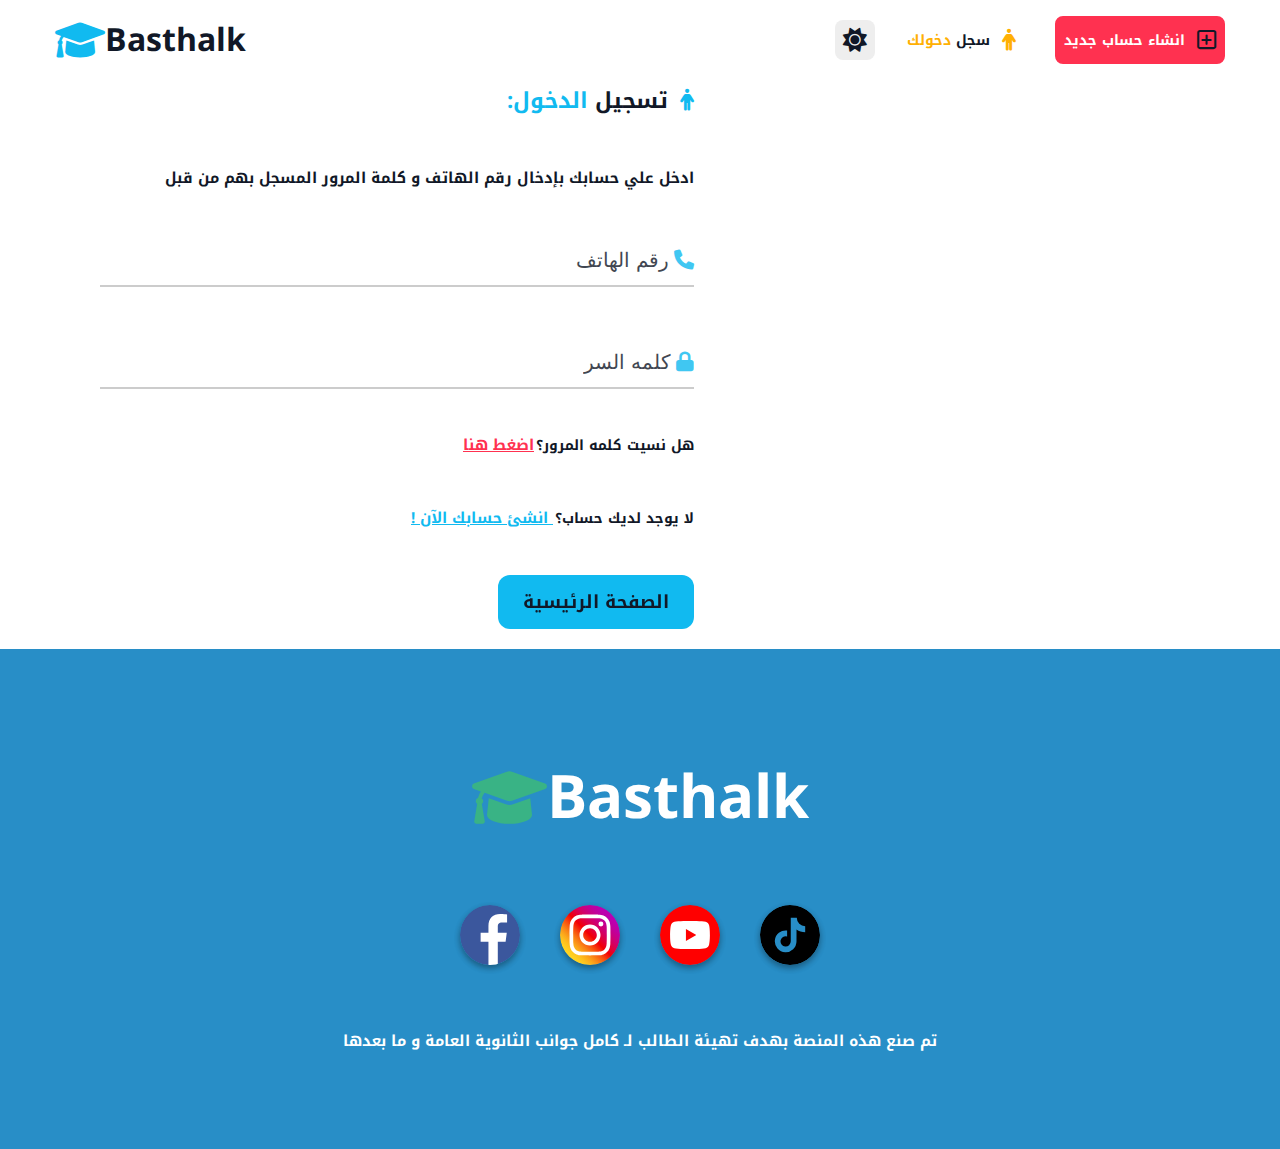
==== commit fd43119d: "Update sign-in.html" ====
--- a/sign-in.html
+++ b/sign-in.html
@@ -28,14 +28,15 @@
     <link rel="preload" href="assets/css/all.min.css" as="style" />
     <link rel="stylesheet" href="assets/css/all.min.css" />
     <link rel="stylesheet" href="assets/css/header.css" />
+    <link rel="stylesheet" href="assets/css/sign-in-up.css" />
     <link rel="stylesheet" href="assets/css/style.css" />
     <link rel="stylesheet" href="assets/css/main.css" />
-    
-    <!-- Lazy Load Sign-In CSS -->
-    <link rel="stylesheet" href="assets/css/sign-in-up.css" media="print" onload="this.media='all'" />
+  
+
 
     <title>Basthalk - Sign In</title>
   </head>
+
 
   <body>
     <!-- Start Header -->
--- a/assets/css/sign-in-up.css
+++ b/assets/css/sign-in-up.css
@@ -18,7 +18,6 @@
 .Sign-Right {
   position: absolute;
   object-fit: cover;
-  background-image: url("../img/vectorLogin.png");
   background-size: cover;
   background-position: center;
   height: 100%;
